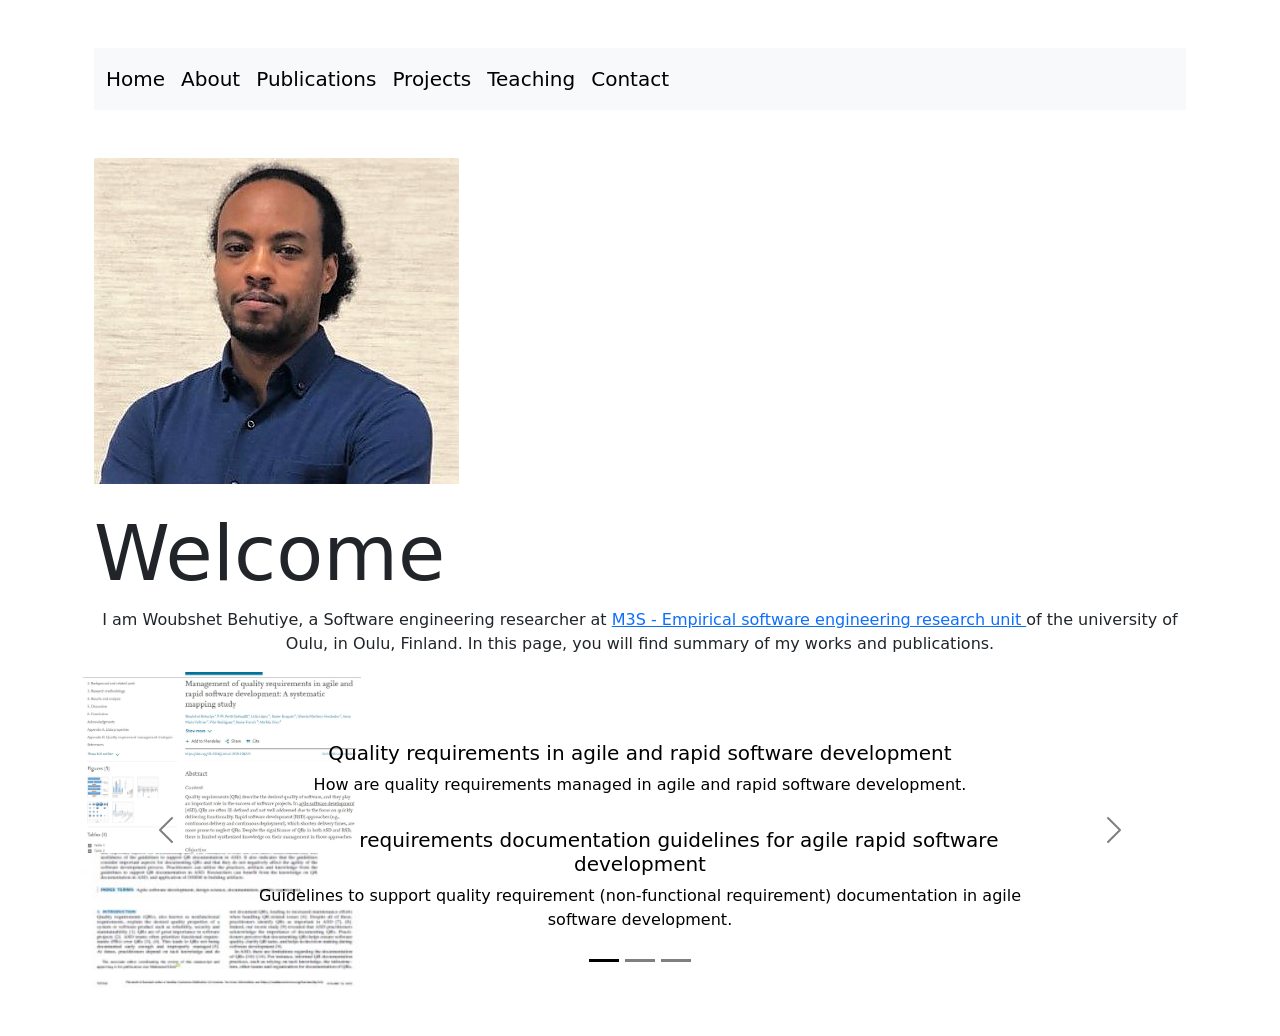
==== index.html @ 6f62b2dd "updated info" ====
<!DOCTYPE html>
<html lang="en">

<head>
    <title>Woubshet Behutiye</title>
    <meta charset="utf-8">
    <meta name="viewport" content="width=device-width, initial-scale=1">
    <link href="https://cdn.jsdelivr.net/npm/bootstrap@5.1.3/dist/css/bootstrap.min.css" rel="stylesheet" integrity="sha384-1BmE4kWBq78iYhFldvKuhfTAU6auU8tT94WrHftjDbrCEXSU1oBoqyl2QvZ6jIW3" crossorigin="anonymous">


</head>

<body>

    <div class="container">

        <br></br>
        <div class="container-fluid">
            <nav class="navbar navbar-expand- navbar-light bg-light justify-content-center ">
                <div class="container-fluid" id="navbarSupportedContent">
                    <ul class="nav navbar">
                        <li class="navbar-item"> <a class="navbar-brand" href="index.html">Home </a></li>
                        <li class="navbar-item">
                            <a class="navbar-brand" href="/nav/about.html">About</a></li>
                        <li class="navbar-item "><a class="navbar-brand " href="/nav/Publications.html ">Publications</a></li>
                        <li class="navbar-item "> <a class="navbar-brand " href="/nav/projects.html">Projects</a></li>
                        <li class="navbar-item "><a class="navbar-brand " href="/nav/Teaching.html "> Teaching </a></li>
                        <li class="navbar-item "><a class="navbar-brand " href="/nav/cn.html "> Contact </a></li>

                    </ul>
                </div>

            </nav>
        </div>
        <br></br>
        <div class="container-fluid">
            <img src="/resources/Woub5.jpg " class="img-fluid " />

            <br></br>
            <h2 style="font-size:6vw "> Welcome </h2>
            <p class="text-center"> I am Woubshet Behutiye, a Software engineering researcher at
                <a href="https://www.oulu.fi/m3s/ " target="_blank"> M3S - Empirical software engineering research unit </a> of the university of Oulu, in Oulu, Finland. In this page, you will find summary of my works and publications. </p>
        </div>

        <div id="carouselExampleDark" class="carousel carousel-dark slide" data-bs-ride="carousel">
            <div class="carousel-indicators">
                <button type="button" data-bs-target="#carouselExampleDark" data-bs-slide-to="0" class="active" aria-current="true" aria-label="Slide 1"></button>
                <button type="button" data-bs-target="#carouselExampleDark" data-bs-slide-to="1" aria-label="Slide 2"></button>
                <button type="button" data-bs-target="#carouselExampleDark" data-bs-slide-to="2" aria-label="Slide 3"></button>
            </div>
            <div class="carousel-inner">
                <div class="carousel-item active" data-bs-interval="10000">
                    <img src="/resources/J13.JPG" class="d-block w-25" alt="J1">
                    <div class="carousel-caption d-none d-md-block">
                        <h5 class="text-center">Quality requirements documentation guidelines for agile rapid software development</h5>
                        <p style="text-align: center;">Guidelines to support quality requirement (non-functional requirement) documentation in agile software development.</p>
                    </div>
                </div>
                <div class="carousel-item active" data-bs-interval="10000">
                    <img src="/resources/J1.JPG" class="d-block w-25" alt="J1">
                    <div class="carousel-caption d-none d-md-block">
                        <h5 class="text-center">Quality requirements in agile and rapid software development</h5>
                        <p style="text-align: center;">How are quality requirements managed in agile and rapid software development.</p>
                    </div>
                </div>
                <div class="carousel-item" data-bs-interval="2000">
                    <img src="/resources/Model.JPG" class="d-block w-25" alt="model">
                    <div class="carousel-caption d-none d-md-block">
                        <h5 class="text-center">Model to support QR documentation in ASD</h5>
                        <p style="text-align: center;">A model to support quality requirement documentation in agile software development</p>
                    </div>
                </div>
                <div class="carousel-item">
                    <img src="/resources/C2.JPG" class="d-block w-25" alt=".C2">
                    <div class="carousel-caption d-none d-md-block">
                        <h5 class="text-center">Documentation of QRs in ASD</h5>
                        <p style="text-align: center;">How do agile companies document quality requirements?</p>
                    </div>
                </div>
            </div>
            <button class="carousel-control-prev" type="button" data-bs-target="#carouselExampleDark" data-bs-slide="prev">
              <span class="carousel-control-prev-icon" aria-hidden="true"></span>
              <span class="visually-hidden">Previous</span>
            </button>
            <button class="carousel-control-next" type="button" data-bs-target="#carouselExampleDark" data-bs-slide="next">
              <span class="carousel-control-next-icon" aria-hidden="true"></span>
              <span class="visually-hidden">Next</span>
            </button>
        </div>
        <br></br>
    </div>
    </div>
    <script src="https://cdn.jsdelivr.net/npm/bootstrap@5.1.3/dist/js/bootstrap.bundle.min.js " integrity="sha384-ka7Sk0Gln4gmtz2MlQnikT1wXgYsOg+OMhuP+IlRH9sENBO0LRn5q+8nbTov4+1p " crossorigin="anonymous "></script>
    <script src="https://cdn.jsdelivr.net/npm/@popperjs/core@2.10.2/dist/umd/popper.min.js " integrity="sha384-7+zCNj/IqJ95wo16oMtfsKbZ9ccEh31eOz1HGyDuCQ6wgnyJNSYdrPa03rtR1zdB " crossorigin="anonymous "></script>
    <script src="https://cdn.jsdelivr.net/npm/bootstrap@5.1.3/dist/js/bootstrap.min.js " integrity="sha384-QJHtvGhmr9XOIpI6YVutG+2QOK9T+ZnN4kzFN1RtK3zEFEIsxhlmWl5/YESvpZ13 " crossorigin="anonymous "></script>


</body>

</html>
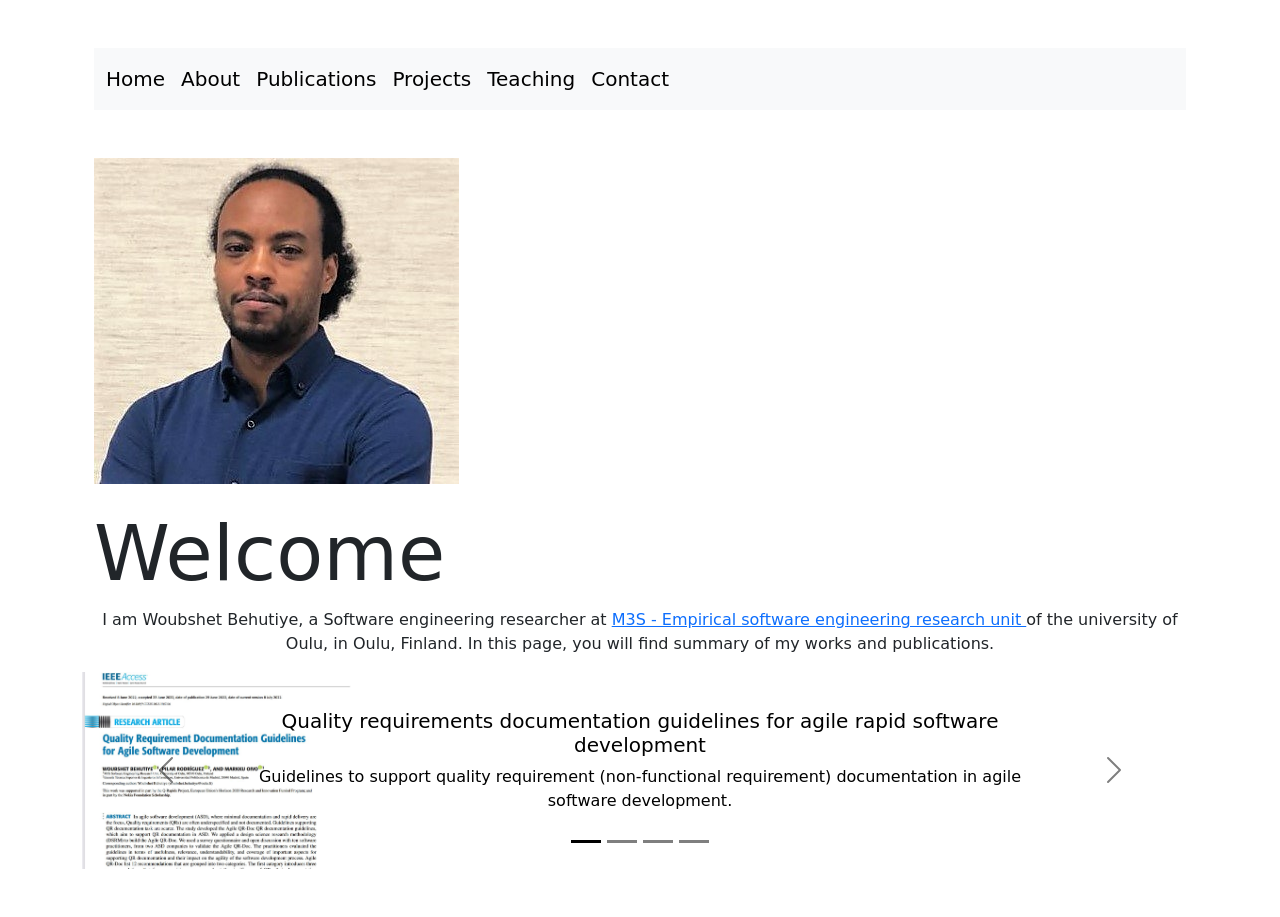
==== commit 23d186d0: "minor update" ====
--- a/index.html
+++ b/index.html
@@ -47,16 +47,17 @@
                 <button type="button" data-bs-target="#carouselExampleDark" data-bs-slide-to="0" class="active" aria-current="true" aria-label="Slide 1"></button>
                 <button type="button" data-bs-target="#carouselExampleDark" data-bs-slide-to="1" aria-label="Slide 2"></button>
                 <button type="button" data-bs-target="#carouselExampleDark" data-bs-slide-to="2" aria-label="Slide 3"></button>
+                <button type="button" data-bs-target="#carouselExampleDark" data-bs-slide-to="3" aria-label="Slide 4"></button>
             </div>
             <div class="carousel-inner">
                 <div class="carousel-item active" data-bs-interval="10000">
-                    <img src="/resources/J13.JPG" class="d-block w-25" alt="J1">
+                    <img src="/resources/J13.JPG" class="d-block w-25" alt="Agile QR-DocGuidlines">
                     <div class="carousel-caption d-none d-md-block">
                         <h5 class="text-center">Quality requirements documentation guidelines for agile rapid software development</h5>
                         <p style="text-align: center;">Guidelines to support quality requirement (non-functional requirement) documentation in agile software development.</p>
                     </div>
                 </div>
-                <div class="carousel-item active" data-bs-interval="10000">
+                <div class="carousel-item" data-bs-interval="2000">
                     <img src="/resources/J1.JPG" class="d-block w-25" alt="J1">
                     <div class="carousel-caption d-none d-md-block">
                         <h5 class="text-center">Quality requirements in agile and rapid software development</h5>
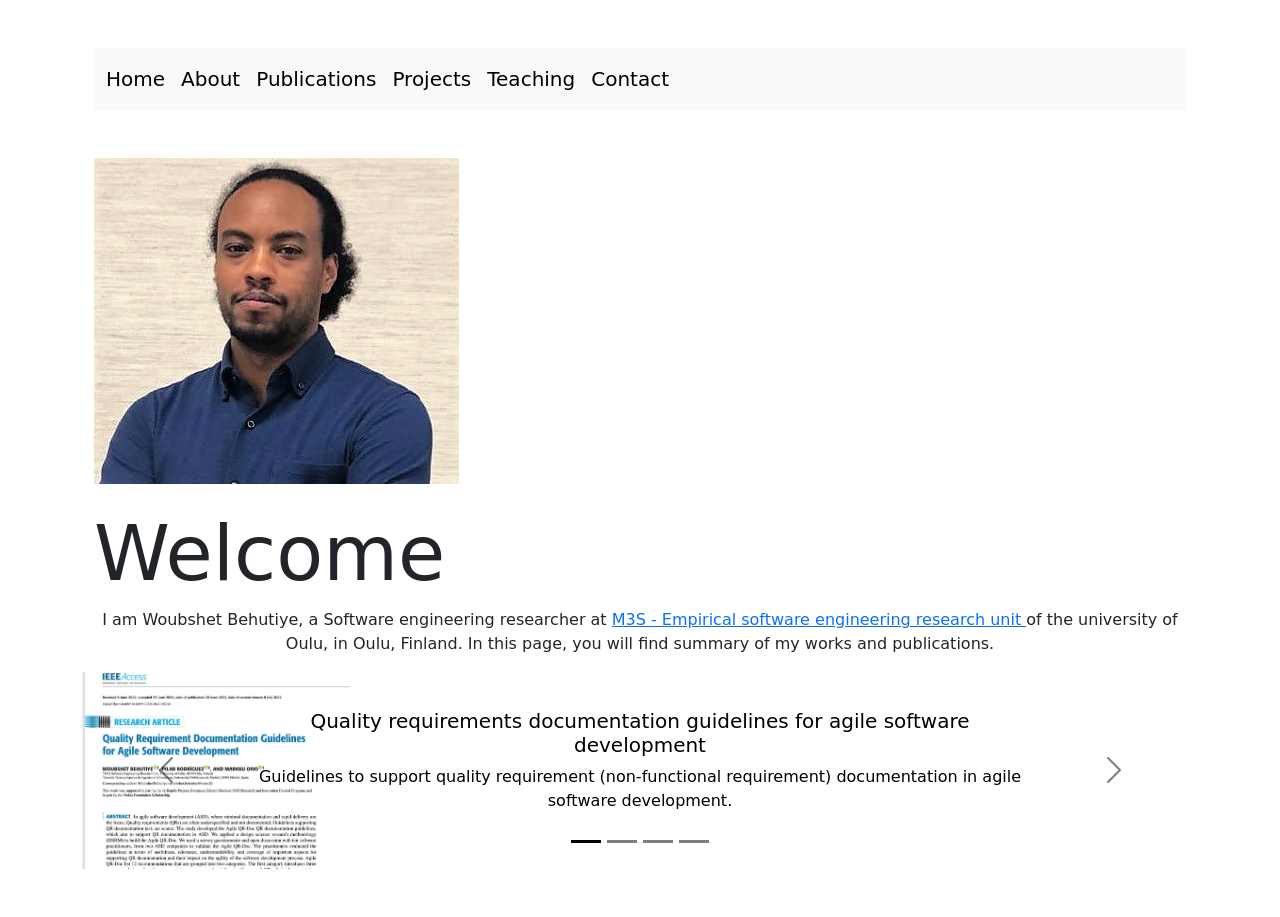
==== commit fc5560e9: "index update" ====
--- a/index.html
+++ b/index.html
@@ -51,11 +51,12 @@
             </div>
             <div class="carousel-inner">
                 <div class="carousel-item active" data-bs-interval="10000">
-                    <img src="/resources/J13.JPG" class="d-block w-25" alt="Agile QR-DocGuidlines">
+                    
                     <div class="carousel-caption d-none d-md-block">
-                        <h5 class="text-center">Quality requirements documentation guidelines for agile rapid software development</h5>
+                        <h5 class="text-center">Quality requirements documentation guidelines for agile software development</h5>
                         <p style="text-align: center;">Guidelines to support quality requirement (non-functional requirement) documentation in agile software development.</p>
                     </div>
+                    <img src="/resources/J13.JPG" class="d-block w-25" alt="Agile QR-Doc Guidlines">
                 </div>
                 <div class="carousel-item" data-bs-interval="2000">
                     <img src="/resources/J1.JPG" class="d-block w-25" alt="J1">
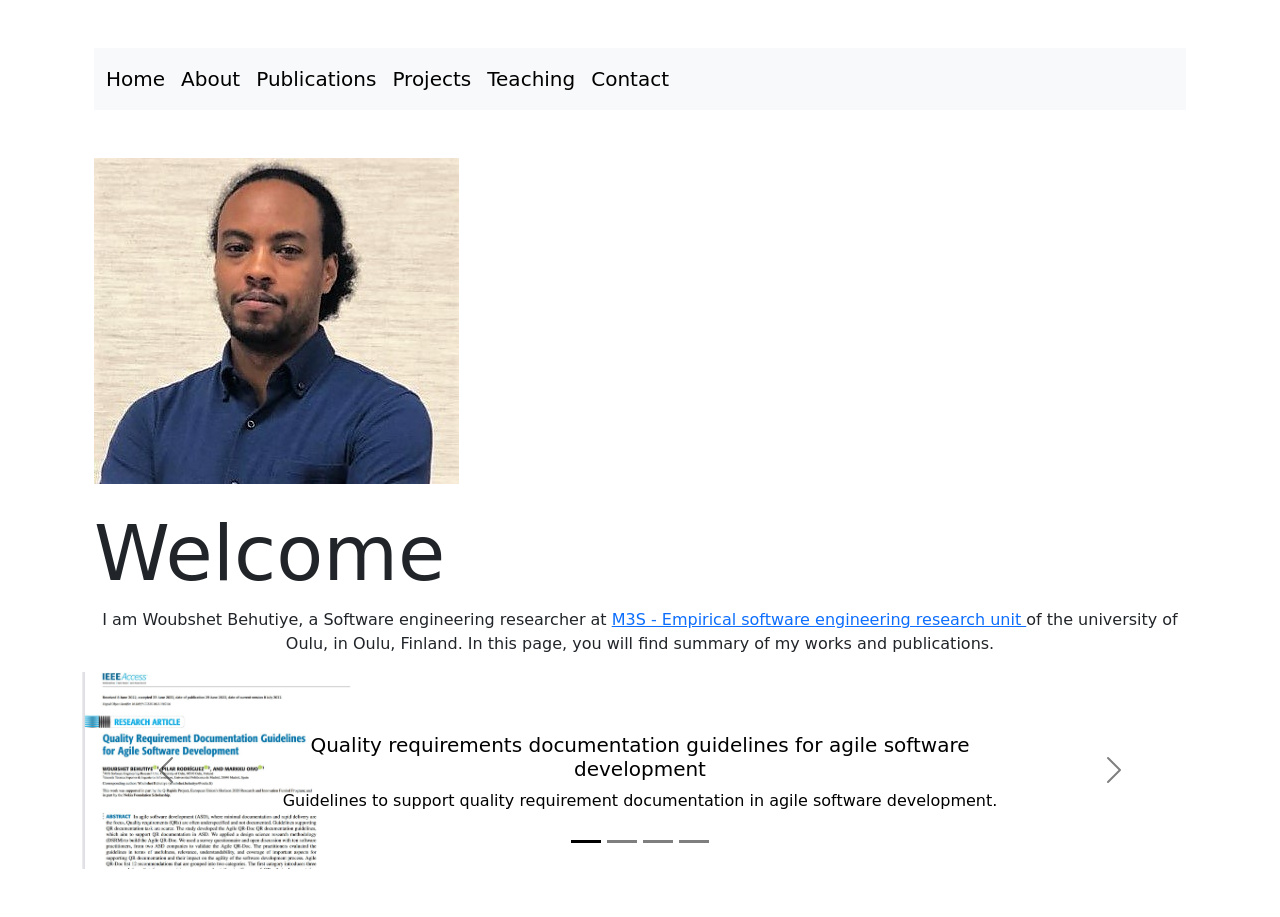
==== commit b6607026: "i" ====
--- a/index.html
+++ b/index.html
@@ -51,10 +51,9 @@
             </div>
             <div class="carousel-inner">
                 <div class="carousel-item active" data-bs-interval="10000">
-                    
                     <div class="carousel-caption d-none d-md-block">
                         <h5 class="text-center">Quality requirements documentation guidelines for agile software development</h5>
-                        <p style="text-align: center;">Guidelines to support quality requirement (non-functional requirement) documentation in agile software development.</p>
+                        <p style="text-align: center;">Guidelines to support quality requirement documentation in agile software development.</p>
                     </div>
                     <img src="/resources/J13.JPG" class="d-block w-25" alt="Agile QR-Doc Guidlines">
                 </div>
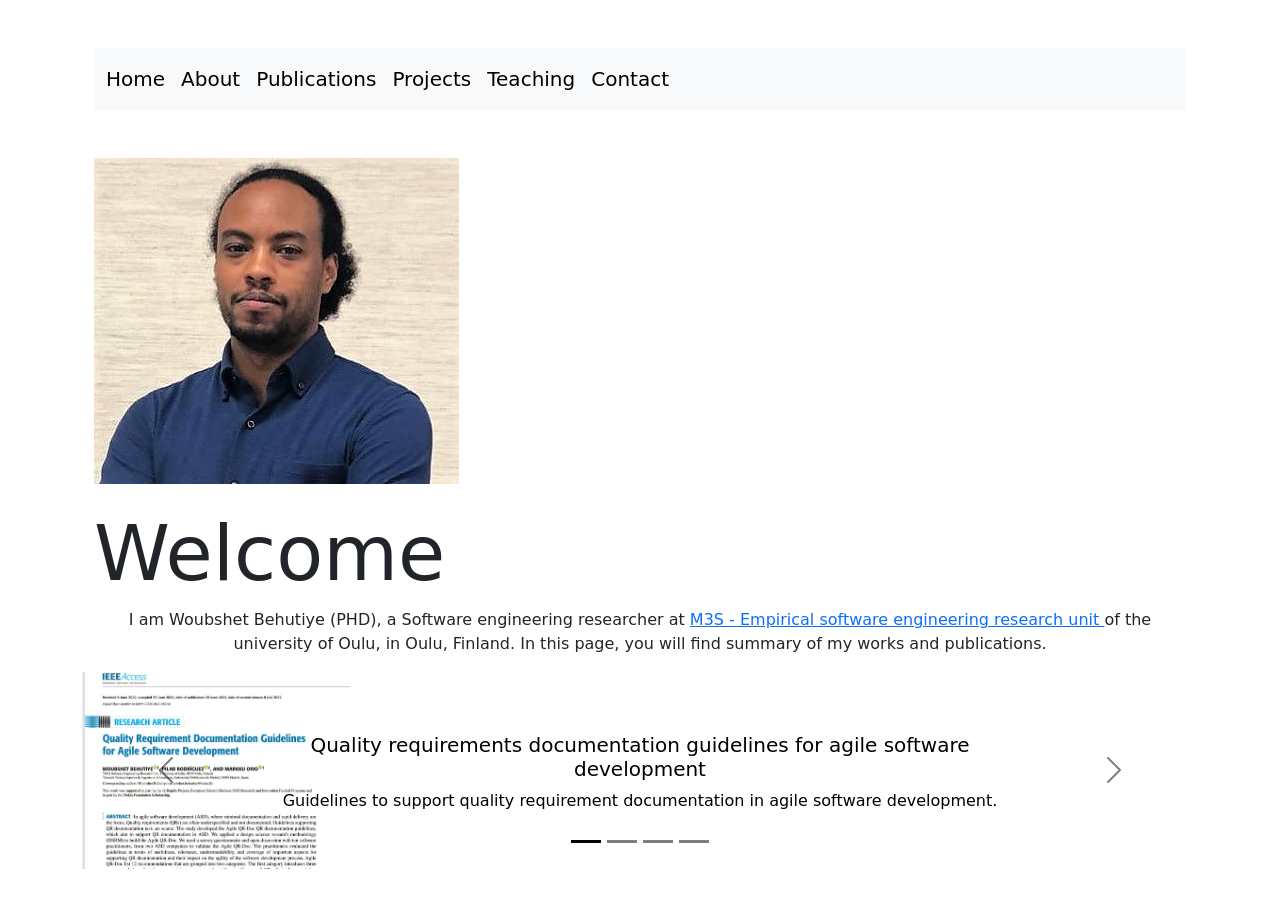
==== commit 54ce869b: "Updated info" ====
--- a/index.html
+++ b/index.html
@@ -38,7 +38,7 @@
 
             <br></br>
             <h2 style="font-size:6vw "> Welcome </h2>
-            <p class="text-center"> I am Woubshet Behutiye, a Software engineering researcher at
+            <p class="text-center"> I am Woubshet Behutiye (PHD), a Software engineering researcher at
                 <a href="https://www.oulu.fi/m3s/ " target="_blank"> M3S - Empirical software engineering research unit </a> of the university of Oulu, in Oulu, Finland. In this page, you will find summary of my works and publications. </p>
         </div>
 
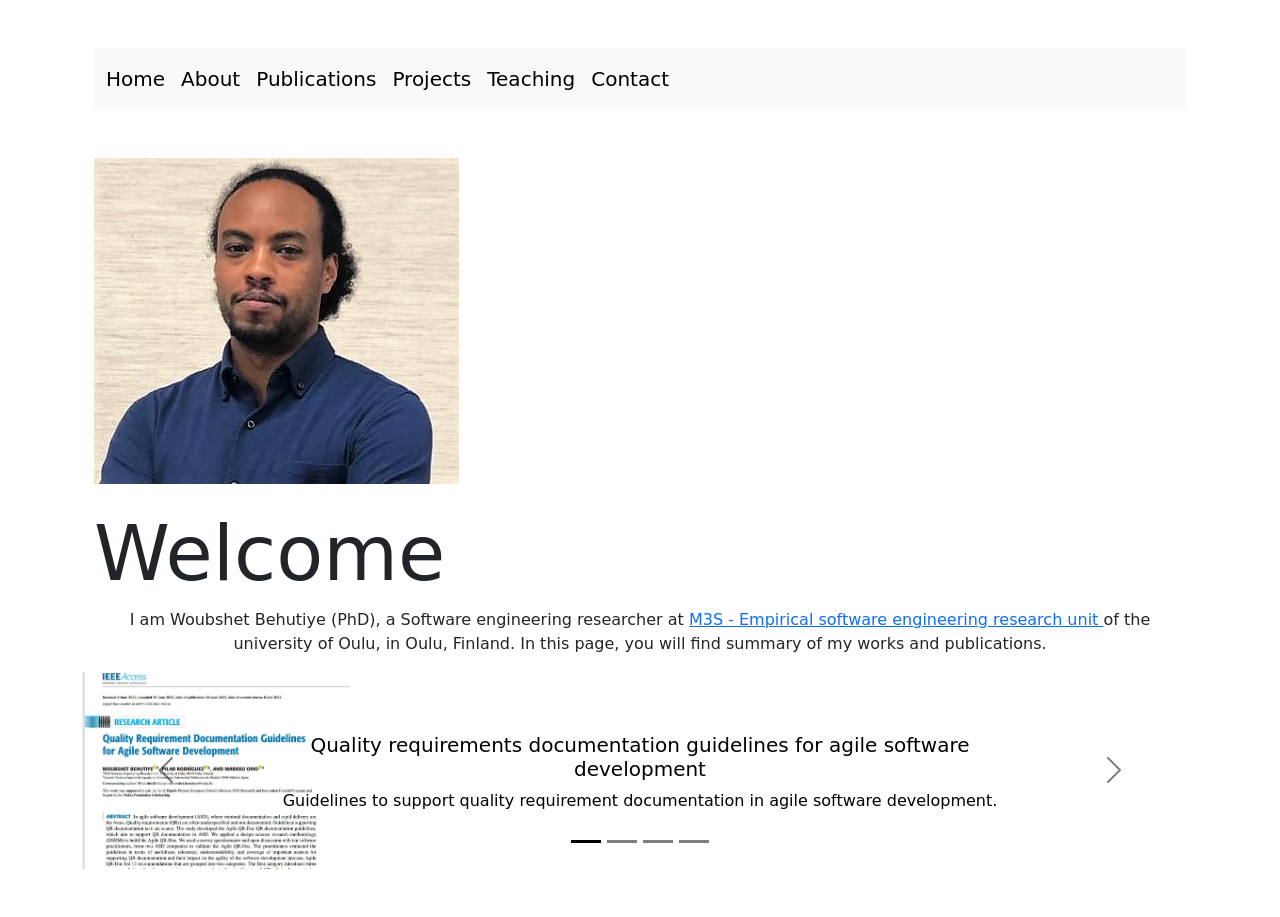
==== commit 79a24e53: "Updates in pub and index" ====
--- a/index.html
+++ b/index.html
@@ -2,7 +2,7 @@
 <html lang="en">
 
 <head>
-    <title>Woubshet Behutiye</title>
+    <title>Woubshet Behutiye, PhD</title>
     <meta charset="utf-8">
     <meta name="viewport" content="width=device-width, initial-scale=1">
     <link href="https://cdn.jsdelivr.net/npm/bootstrap@5.1.3/dist/css/bootstrap.min.css" rel="stylesheet" integrity="sha384-1BmE4kWBq78iYhFldvKuhfTAU6auU8tT94WrHftjDbrCEXSU1oBoqyl2QvZ6jIW3" crossorigin="anonymous">
@@ -38,7 +38,7 @@
 
             <br></br>
             <h2 style="font-size:6vw "> Welcome </h2>
-            <p class="text-center"> I am Woubshet Behutiye (PHD), a Software engineering researcher at
+            <p class="text-center"> I am Woubshet Behutiye (PhD), a Software engineering researcher at
                 <a href="https://www.oulu.fi/m3s/ " target="_blank"> M3S - Empirical software engineering research unit </a> of the university of Oulu, in Oulu, Finland. In this page, you will find summary of my works and publications. </p>
         </div>
 
@@ -61,7 +61,7 @@
                     <img src="/resources/J1.JPG" class="d-block w-25" alt="J1">
                     <div class="carousel-caption d-none d-md-block">
                         <h5 class="text-center">Quality requirements in agile and rapid software development</h5>
-                        <p style="text-align: center;">How are quality requirements managed in agile and rapid software development.</p>
+                        <p style="text-align: center;">How are quality requirements managed in agile and rapid software development?</p>
                     </div>
                 </div>
                 <div class="carousel-item" data-bs-interval="2000">
@@ -76,6 +76,13 @@
                     <div class="carousel-caption d-none d-md-block">
                         <h5 class="text-center">Documentation of QRs in ASD</h5>
                         <p style="text-align: center;">How do agile companies document quality requirements?</p>
+                    </div>
+                </div>
+                <div class="carousel-item">
+                    <img src="/resources/T1.jpg" class="d-block w-25" alt=".C2">
+                    <div class="carousel-caption d-none d-md-block">
+                        <h5 class="text-center">Toward a better understanding and suport of quality requirement documentation  in ASD</h5>
+                        <p style="text-align: center;">Documentation of quality requirements in agile software development and ways on supporting documentation.</p>
                     </div>
                 </div>
             </div>
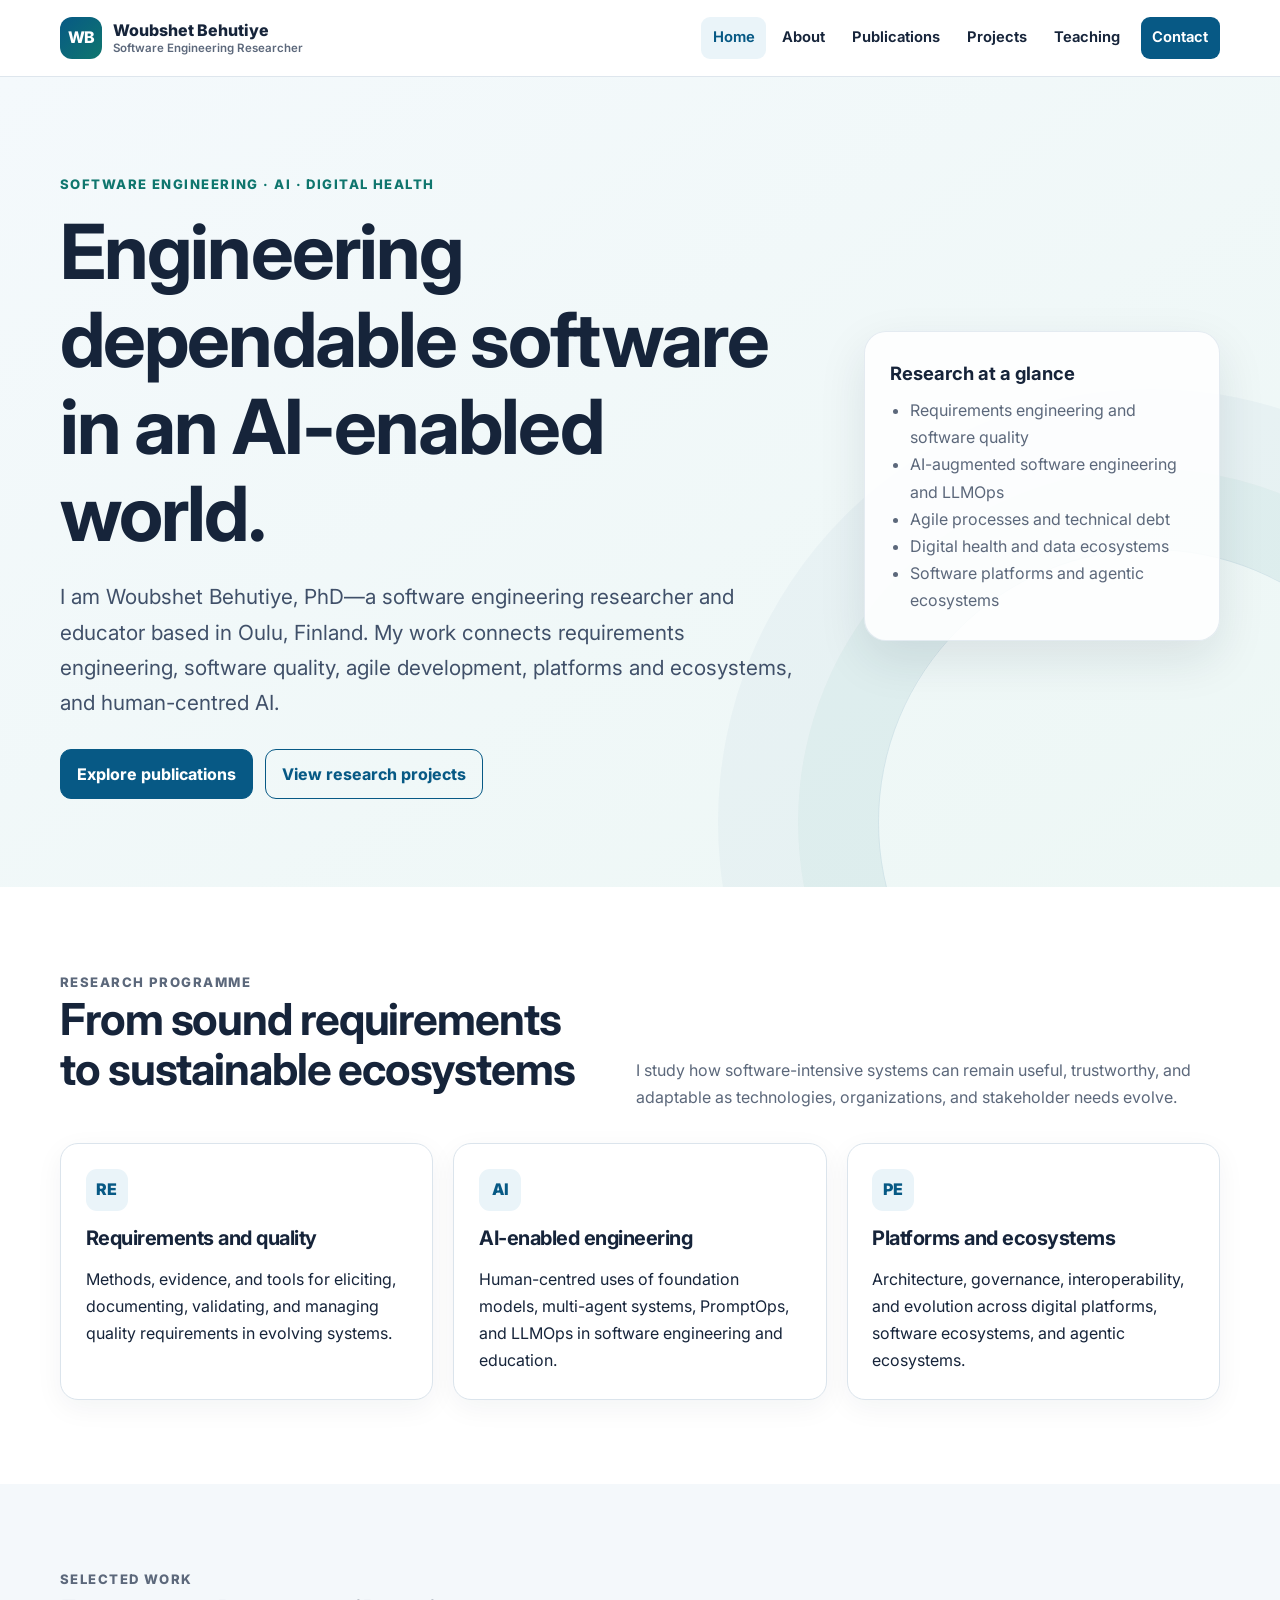
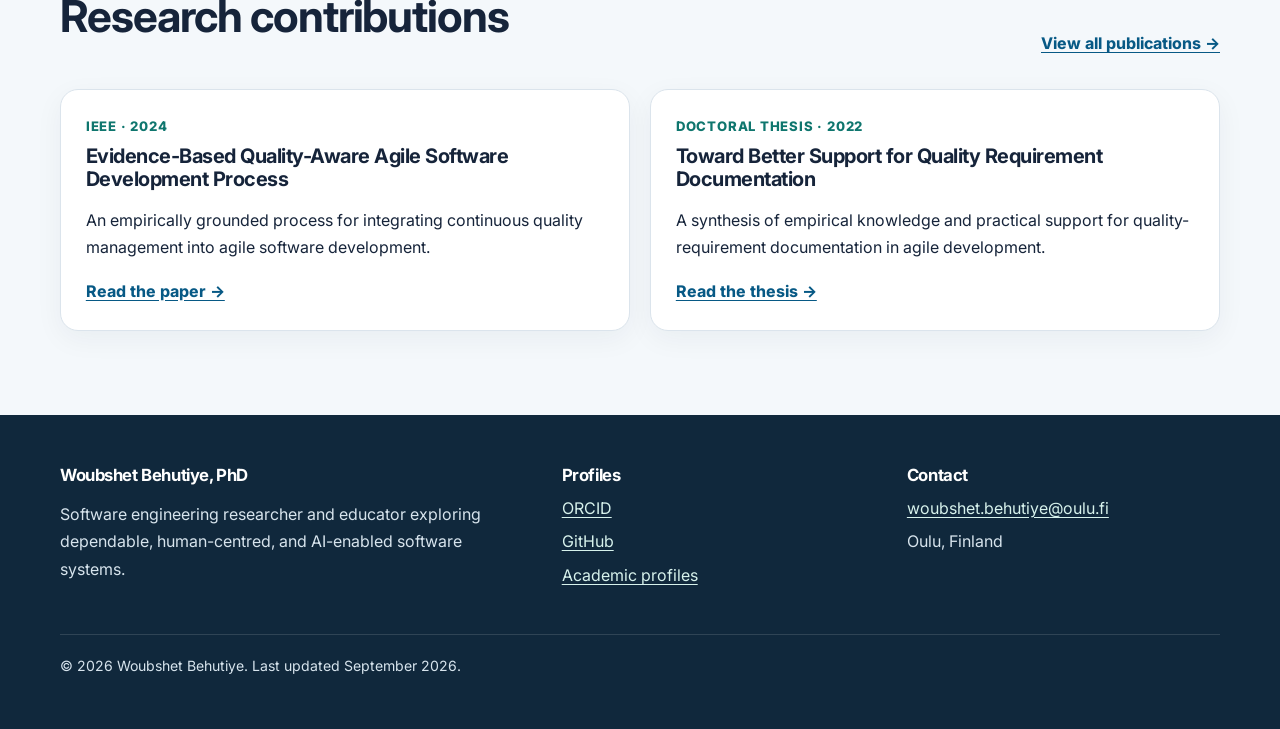
==== commit e0b849a3: "Updated page" ====
--- a/index.html
+++ b/index.html
@@ -1,108 +1,72 @@
-<!DOCTYPE html>
+<!doctype html>
 <html lang="en">
+<head>
+  <meta charset="utf-8">
+  <meta name="viewport" content="width=device-width, initial-scale=1">
+  <title>Woubshet Behutiye, PhD | Software Engineering Researcher</title>
+  <meta name="description" content="Woubshet Behutiye is a software engineering researcher and educator working on requirements engineering, software quality, agile development, AI-enabled software engineering, digital health, and software ecosystems.">
+  <link rel="canonical" href="https://habeshwoub.github.io/">
+  <meta property="og:title" content="Woubshet Behutiye, PhD | Software Engineering Researcher">
+  <meta property="og:description" content="Research in requirements engineering, software quality, agile development, AI-enabled software engineering, digital health, and software ecosystems.">
+  <meta property="og:type" content="website">
+  <meta property="og:url" content="https://habeshwoub.github.io/">
+  <link rel="preconnect" href="https://fonts.googleapis.com">
+  <link rel="preconnect" href="https://fonts.gstatic.com" crossorigin>
+  <link href="https://fonts.googleapis.com/css2?family=Inter:wght@400;600;700;800&display=swap" rel="stylesheet">
+  <link rel="stylesheet" href="assets/css/styles.css">
+  <script type="application/ld+json">{"@context":"https://schema.org","@type":"Person","name":"Woubshet Behutiye","honorificSuffix":"PhD","url":"https://habeshwoub.github.io/","sameAs":["https://orcid.org/0000-0002-9015-9941","https://github.com/habeshwoub"]}</script>
+</head>
+<body>
+  <a class="skip-link" href="#main">Skip to main content</a>
+  <header class="site-header">
+    <div class="container nav-wrap">
+      <a class="brand" href="index.html" aria-label="Woubshet Behutiye, home"><span class="brand-mark">WB</span><span class="brand-text">Woubshet Behutiye<small>Software Engineering Researcher</small></span></a>
+      <button class="menu-toggle" type="button" aria-expanded="false" aria-controls="site-navigation">Menu</button>
+      <nav class="site-nav" id="site-navigation" aria-label="Primary navigation">
+        <a href="index.html" aria-current="page">Home</a><a href="nav/about.html">About</a><a href="nav/Publications.html">Publications</a><a href="nav/projects.html">Projects</a><a href="nav/Teaching.html">Teaching</a><a href="nav/cn.html" class="nav-cta">Contact</a>
+      </nav>
+    </div>
+  </header>
 
-<head>
-    <title>Woubshet Behutiye, PhD</title>
-    <meta charset="utf-8">
-    <meta name="viewport" content="width=device-width, initial-scale=1">
-    <link href="https://cdn.jsdelivr.net/npm/bootstrap@5.1.3/dist/css/bootstrap.min.css" rel="stylesheet" integrity="sha384-1BmE4kWBq78iYhFldvKuhfTAU6auU8tT94WrHftjDbrCEXSU1oBoqyl2QvZ6jIW3" crossorigin="anonymous">
+  <main id="main">
+    <section class="hero">
+      <div class="container hero-grid">
+        <div>
+          <p class="eyebrow">Software engineering · AI · Digital health</p>
+          <h1>Engineering dependable software in an AI-enabled world.</h1>
+          <p class="lead">I am Woubshet Behutiye, PhD—a software engineering researcher and educator based in Oulu, Finland. My work connects requirements engineering, software quality, agile development, platforms and ecosystems, and human-centred AI.</p>
+          <div class="hero-actions"><a class="button" href="nav/Publications.html">Explore publications</a><a class="button secondary" href="nav/projects.html">View research projects</a></div>
+        </div>
+        <aside class="profile-card" aria-label="Research profile summary">
+          <strong>Research at a glance</strong>
+          <ul><li>Requirements engineering and software quality</li><li>AI-augmented software engineering and LLMOps</li><li>Agile processes and technical debt</li><li>Digital health and data ecosystems</li><li>Software platforms and agentic ecosystems</li></ul>
+        </aside>
+      </div>
+    </section>
 
+    <section class="section">
+      <div class="container">
+        <div class="section-heading"><div><p class="eyebrow">Research programme</p><h2>From sound requirements to sustainable ecosystems</h2></div><p>I study how software-intensive systems can remain useful, trustworthy, and adaptable as technologies, organizations, and stakeholder needs evolve.</p></div>
+        <div class="grid-3">
+          <article class="card"><span class="icon" aria-hidden="true">RE</span><h3>Requirements and quality</h3><p>Methods, evidence, and tools for eliciting, documenting, validating, and managing quality requirements in evolving systems.</p></article>
+          <article class="card"><span class="icon" aria-hidden="true">AI</span><h3>AI-enabled engineering</h3><p>Human-centred uses of foundation models, multi-agent systems, PromptOps, and LLMOps in software engineering and education.</p></article>
+          <article class="card"><span class="icon" aria-hidden="true">PE</span><h3>Platforms and ecosystems</h3><p>Architecture, governance, interoperability, and evolution across digital platforms, software ecosystems, and agentic ecosystems.</p></article>
+        </div>
+      </div>
+    </section>
 
-</head>
+    <section class="section soft">
+      <div class="container">
+        <div class="section-heading"><div><p class="eyebrow">Selected work</p><h2>Research contributions</h2></div><a class="text-link" href="nav/Publications.html">View all publications →</a></div>
+        <div class="grid-2">
+          <article class="card"><p class="meta">IEEE · 2024</p><h3>Evidence-Based Quality-Aware Agile Software Development Process</h3><p>An empirically grounded process for integrating continuous quality management into agile software development.</p><a class="text-link" href="https://ieeexplore.ieee.org/document/10557611">Read the paper →</a></article>
+          <article class="card"><p class="meta">Doctoral thesis · 2022</p><h3>Toward Better Support for Quality Requirement Documentation</h3><p>A synthesis of empirical knowledge and practical support for quality-requirement documentation in agile development.</p><a class="text-link" href="http://jultika.oulu.fi/files/isbn9789526234038.pdf">Read the thesis →</a></article>
+        </div>
+      </div>
+    </section>
+  </main>
 
-<body>
-
-    <div class="container">
-
-        <br></br>
-        <div class="container-fluid">
-            <nav class="navbar navbar-expand- navbar-light bg-light justify-content-center ">
-                <div class="container-fluid" id="navbarSupportedContent">
-                    <ul class="nav navbar">
-                        <li class="navbar-item"> <a class="navbar-brand" href="index.html">Home </a></li>
-                        <li class="navbar-item">
-                            <a class="navbar-brand" href="/nav/about.html">About</a></li>
-                        <li class="navbar-item "><a class="navbar-brand " href="/nav/Publications.html ">Publications</a></li>
-                        <li class="navbar-item "> <a class="navbar-brand " href="/nav/projects.html">Projects</a></li>
-                        <li class="navbar-item "><a class="navbar-brand " href="/nav/Teaching.html "> Teaching </a></li>
-                        <li class="navbar-item "><a class="navbar-brand " href="/nav/cn.html "> Contact </a></li>
-
-                    </ul>
-                </div>
-
-            </nav>
-        </div>
-        <br></br>
-        <div class="container-fluid">
-            <img src="/resources/Woub5.jpg " class="img-fluid " />
-
-            <br></br>
-            <h2 style="font-size:6vw "> Welcome </h2>
-            <p class="text-center"> I am Woubshet Behutiye (PhD), a Software engineering researcher at
-                <a href="https://www.oulu.fi/m3s/ " target="_blank"> M3S - Empirical software engineering research unit </a> of the university of Oulu, in Oulu, Finland. In this page, you will find summary of my works and publications. </p>
-        </div>
-
-        <div id="carouselExampleDark" class="carousel carousel-dark slide" data-bs-ride="carousel">
-            <div class="carousel-indicators">
-                <button type="button" data-bs-target="#carouselExampleDark" data-bs-slide-to="0" class="active" aria-current="true" aria-label="Slide 1"></button>
-                <button type="button" data-bs-target="#carouselExampleDark" data-bs-slide-to="1" aria-label="Slide 2"></button>
-                <button type="button" data-bs-target="#carouselExampleDark" data-bs-slide-to="2" aria-label="Slide 3"></button>
-                <button type="button" data-bs-target="#carouselExampleDark" data-bs-slide-to="3" aria-label="Slide 4"></button>
-            </div>
-            <div class="carousel-inner">
-                <div class="carousel-item active" data-bs-interval="10000">
-                    <div class="carousel-caption d-none d-md-block">
-                        <h5 class="text-center">Quality requirements documentation guidelines for agile software development</h5>
-                        <p style="text-align: center;">Guidelines to support quality requirement documentation in agile software development.</p>
-                    </div>
-                    <img src="/resources/J13.JPG" class="d-block w-25" alt="Agile QR-Doc Guidlines">
-                </div>
-                <div class="carousel-item" data-bs-interval="2000">
-                    <img src="/resources/J1.JPG" class="d-block w-25" alt="J1">
-                    <div class="carousel-caption d-none d-md-block">
-                        <h5 class="text-center">Quality requirements in agile and rapid software development</h5>
-                        <p style="text-align: center;">How are quality requirements managed in agile and rapid software development?</p>
-                    </div>
-                </div>
-                <div class="carousel-item" data-bs-interval="2000">
-                    <img src="/resources/Model.JPG" class="d-block w-25" alt="model">
-                    <div class="carousel-caption d-none d-md-block">
-                        <h5 class="text-center">Model to support QR documentation in ASD</h5>
-                        <p style="text-align: center;">A model to support quality requirement documentation in agile software development</p>
-                    </div>
-                </div>
-                <div class="carousel-item">
-                    <img src="/resources/C2.JPG" class="d-block w-25" alt=".C2">
-                    <div class="carousel-caption d-none d-md-block">
-                        <h5 class="text-center">Documentation of QRs in ASD</h5>
-                        <p style="text-align: center;">How do agile companies document quality requirements?</p>
-                    </div>
-                </div>
-                <div class="carousel-item">
-                    <img src="/resources/T1.jpg" class="d-block w-25" alt=".C2">
-                    <div class="carousel-caption d-none d-md-block">
-                        <h5 class="text-center">Toward a better understanding and suport of quality requirement documentation  in ASD</h5>
-                        <p style="text-align: center;">Documentation of quality requirements in agile software development and ways on supporting documentation.</p>
-                    </div>
-                </div>
-            </div>
-            <button class="carousel-control-prev" type="button" data-bs-target="#carouselExampleDark" data-bs-slide="prev">
-              <span class="carousel-control-prev-icon" aria-hidden="true"></span>
-              <span class="visually-hidden">Previous</span>
-            </button>
-            <button class="carousel-control-next" type="button" data-bs-target="#carouselExampleDark" data-bs-slide="next">
-              <span class="carousel-control-next-icon" aria-hidden="true"></span>
-              <span class="visually-hidden">Next</span>
-            </button>
-        </div>
-        <br></br>
-    </div>
-    </div>
-    <script src="https://cdn.jsdelivr.net/npm/bootstrap@5.1.3/dist/js/bootstrap.bundle.min.js " integrity="sha384-ka7Sk0Gln4gmtz2MlQnikT1wXgYsOg+OMhuP+IlRH9sENBO0LRn5q+8nbTov4+1p " crossorigin="anonymous "></script>
-    <script src="https://cdn.jsdelivr.net/npm/@popperjs/core@2.10.2/dist/umd/popper.min.js " integrity="sha384-7+zCNj/IqJ95wo16oMtfsKbZ9ccEh31eOz1HGyDuCQ6wgnyJNSYdrPa03rtR1zdB " crossorigin="anonymous "></script>
-    <script src="https://cdn.jsdelivr.net/npm/bootstrap@5.1.3/dist/js/bootstrap.min.js " integrity="sha384-QJHtvGhmr9XOIpI6YVutG+2QOK9T+ZnN4kzFN1RtK3zEFEIsxhlmWl5/YESvpZ13 " crossorigin="anonymous "></script>
-
-
+  <footer class="site-footer"><div class="container"><div class="footer-grid"><div><h2>Woubshet Behutiye, PhD</h2><p>Software engineering researcher and educator exploring dependable, human-centred, and AI-enabled software systems.</p></div><div><h3>Profiles</h3><ul><li><a href="https://orcid.org/0000-0002-9015-9941">ORCID</a></li><li><a href="https://github.com/habeshwoub">GitHub</a></li><li><a href="nav/about.html#profiles">Academic profiles</a></li></ul></div><div><h3>Contact</h3><ul><li><a href="mailto:woubshet.behutiye@oulu.fi">woubshet.behutiye@oulu.fi</a></li><li>Oulu, Finland</li></ul></div></div><div class="footer-bottom">© <span data-year></span> Woubshet Behutiye. Last updated September 2026.</div></div></footer>
+  <script src="assets/js/main.js" defer></script>
 </body>
-
-</html>+</html>
--- a/assets/css/styles.css
+++ b/assets/css/styles.css
@@ -0,0 +1,175 @@
+:root {
+  --ink: #16243a;
+  --muted: #5c687b;
+  --brand: #075985;
+  --brand-dark: #0c3654;
+  --accent: #0f766e;
+  --surface: #f4f8fb;
+  --white: #ffffff;
+  --border: #dbe4ec;
+  --shadow: 0 18px 48px rgba(22, 36, 58, 0.10);
+  --radius: 18px;
+  --container: 1160px;
+}
+
+* { box-sizing: border-box; }
+
+html { scroll-behavior: smooth; }
+
+body {
+  margin: 0;
+  color: var(--ink);
+  background: var(--white);
+  font-family: Inter, ui-sans-serif, system-ui, -apple-system, BlinkMacSystemFont, "Segoe UI", sans-serif;
+  font-size: 1rem;
+  line-height: 1.7;
+  -webkit-font-smoothing: antialiased;
+}
+
+img { display: block; max-width: 100%; }
+a { color: var(--brand); text-underline-offset: 0.18em; }
+a:hover { color: var(--brand-dark); }
+
+:focus-visible {
+  outline: 3px solid #f59e0b;
+  outline-offset: 3px;
+  border-radius: 4px;
+}
+
+.skip-link {
+  position: fixed;
+  top: 0.75rem;
+  left: 0.75rem;
+  z-index: 100;
+  padding: 0.65rem 0.9rem;
+  color: var(--white);
+  background: var(--brand-dark);
+  transform: translateY(-160%);
+}
+.skip-link:focus { transform: translateY(0); }
+
+.container { width: min(calc(100% - 2rem), var(--container)); margin-inline: auto; }
+.narrow { width: min(calc(100% - 2rem), 780px); margin-inline: auto; }
+
+.site-header {
+  position: sticky;
+  top: 0;
+  z-index: 30;
+  border-bottom: 1px solid rgba(219, 228, 236, 0.9);
+  background: rgba(255, 255, 255, 0.94);
+  backdrop-filter: blur(14px);
+}
+
+.nav-wrap { display: flex; align-items: center; justify-content: space-between; min-height: 76px; gap: 1rem; }
+.brand { display: inline-flex; align-items: center; gap: 0.7rem; color: var(--ink); font-weight: 800; text-decoration: none; }
+.brand-mark { display: grid; width: 42px; height: 42px; place-items: center; border-radius: 12px; color: var(--white); background: linear-gradient(135deg, var(--brand), var(--accent)); letter-spacing: -0.04em; }
+.brand-text { line-height: 1.15; }
+.brand-text small { display: block; margin-top: 0.18rem; color: var(--muted); font-size: 0.72rem; font-weight: 600; }
+
+.menu-toggle { display: none; border: 1px solid var(--border); border-radius: 10px; padding: 0.55rem 0.75rem; color: var(--ink); background: var(--white); font: inherit; font-weight: 700; }
+.site-nav { display: flex; align-items: center; gap: 0.25rem; }
+.site-nav a { padding: 0.55rem 0.72rem; border-radius: 9px; color: var(--ink); font-size: 0.92rem; font-weight: 650; text-decoration: none; }
+.site-nav a:hover, .site-nav a[aria-current="page"] { color: var(--brand); background: #eaf4f9; }
+.site-nav .nav-cta { margin-left: 0.35rem; color: var(--white); background: var(--brand); }
+.site-nav .nav-cta:hover { color: var(--white); background: var(--brand-dark); }
+
+.hero { position: relative; overflow: hidden; padding: 6rem 0 5.5rem; background: linear-gradient(145deg, #f4f9fc 0%, #edf7f5 100%); }
+.hero::after { position: absolute; right: -9rem; bottom: -13rem; width: 34rem; height: 34rem; border: 1px solid rgba(7, 89, 133, 0.12); border-radius: 50%; content: ""; box-shadow: 0 0 0 5rem rgba(15, 118, 110, 0.04), 0 0 0 10rem rgba(7, 89, 133, 0.035); }
+.hero-grid { position: relative; z-index: 1; display: grid; grid-template-columns: minmax(0, 1.35fr) minmax(280px, 0.65fr); align-items: center; gap: 4rem; }
+.eyebrow { margin: 0 0 0.8rem; color: var(--accent); font-size: 0.82rem; font-weight: 800; letter-spacing: 0.11em; text-transform: uppercase; }
+h1, h2, h3 { margin-top: 0; line-height: 1.15; letter-spacing: -0.025em; }
+h1 { max-width: 820px; margin-bottom: 1.35rem; font-size: clamp(2.45rem, 6vw, 4.75rem); }
+h2 { margin-bottom: 1rem; font-size: clamp(1.8rem, 4vw, 2.75rem); }
+h3 { margin-bottom: 0.6rem; font-size: 1.25rem; }
+.lead { max-width: 750px; margin: 0; color: #405069; font-size: clamp(1.05rem, 2.2vw, 1.3rem); }
+.hero-actions, .link-row { display: flex; flex-wrap: wrap; gap: 0.75rem; margin-top: 1.8rem; }
+.button { display: inline-flex; align-items: center; justify-content: center; min-height: 46px; padding: 0.65rem 1rem; border: 1px solid var(--brand); border-radius: 11px; color: var(--white); background: var(--brand); font-weight: 750; text-decoration: none; transition: transform 160ms ease, background 160ms ease; }
+.button:hover { color: var(--white); background: var(--brand-dark); transform: translateY(-1px); }
+.button.secondary { color: var(--brand); background: transparent; }
+.button.secondary:hover { color: var(--brand-dark); background: var(--white); }
+.button.small { min-height: 38px; padding: 0.42rem 0.72rem; font-size: 0.88rem; }
+
+.profile-card { padding: 1.6rem; border: 1px solid rgba(219, 228, 236, 0.75); border-radius: 22px; background: rgba(255,255,255,0.86); box-shadow: var(--shadow); }
+.profile-card strong { display: block; margin-bottom: 0.5rem; font-size: 1.15rem; }
+.profile-card ul { margin: 0; padding-left: 1.25rem; color: var(--muted); }
+
+.page-hero { padding: 4.8rem 0 3.5rem; background: linear-gradient(145deg, #f4f9fc, #eef7f5); }
+.page-hero h1 { margin-bottom: 1rem; font-size: clamp(2.4rem, 5vw, 4rem); }
+.page-hero .lead { max-width: 840px; }
+
+.section { padding: 5.25rem 0; }
+.section.soft { background: var(--surface); }
+.section-heading { display: flex; align-items: end; justify-content: space-between; gap: 2rem; margin-bottom: 2rem; }
+.section-heading p { max-width: 650px; margin: 0; color: var(--muted); }
+.kicker { color: var(--accent); font-weight: 800; }
+
+.grid-2, .grid-3, .grid-4 { display: grid; gap: 1.25rem; }
+.grid-2 { grid-template-columns: repeat(2, minmax(0, 1fr)); }
+.grid-3 { grid-template-columns: repeat(3, minmax(0, 1fr)); }
+.grid-4 { grid-template-columns: repeat(4, minmax(0, 1fr)); }
+
+.card { padding: 1.55rem; border: 1px solid var(--border); border-radius: var(--radius); background: var(--white); box-shadow: 0 8px 28px rgba(22,36,58,0.05); }
+.card p:last-child { margin-bottom: 0; }
+.card .icon { display: grid; width: 42px; height: 42px; margin-bottom: 1rem; place-items: center; border-radius: 11px; color: var(--brand); background: #eaf4f9; font-weight: 850; }
+
+.publication-card { display: grid; overflow: hidden; grid-template-columns: 0.78fr 1.22fr; padding: 0; }
+.publication-visual { min-height: 250px; padding: 1.5rem; background: linear-gradient(145deg, #dcecf4, #dff2ed); }
+.publication-visual img { width: 100%; height: 100%; border-radius: 10px; object-fit: contain; background: var(--white); }
+.publication-body { padding: 1.6rem; }
+.meta { margin: 0 0 0.5rem; color: var(--accent); font-size: 0.82rem; font-weight: 800; letter-spacing: 0.06em; text-transform: uppercase; }
+.authors, .venue { margin: 0.35rem 0; color: var(--muted); font-size: 0.93rem; }
+.summary { color: #405069; }
+
+.filters { display: flex; flex-wrap: wrap; gap: 0.55rem; margin: 0 0 2rem; }
+.filter-button { padding: 0.48rem 0.82rem; border: 1px solid var(--border); border-radius: 999px; color: var(--ink); background: var(--white); font: inherit; font-size: 0.9rem; font-weight: 700; cursor: pointer; }
+.filter-button:hover, .filter-button.active { border-color: var(--brand); color: var(--white); background: var(--brand); }
+.year-group { margin-top: 2.75rem; }
+.year-group h2 { padding-bottom: 0.7rem; border-bottom: 2px solid var(--border); font-size: 1.6rem; }
+.publication-list { display: grid; gap: 0; margin: 0; padding: 0; list-style: none; }
+.publication-item { padding: 1.35rem 0; border-bottom: 1px solid var(--border); }
+.publication-item h3 { margin-bottom: 0.45rem; font-size: 1.1rem; }
+.publication-item[hidden] { display: none; }
+.text-link { font-weight: 750; }
+
+.timeline { display: grid; gap: 1.15rem; }
+.timeline-item { position: relative; padding: 0 0 1.6rem 1.6rem; border-left: 2px solid var(--border); }
+.timeline-item::before { position: absolute; top: 0.35rem; left: -0.46rem; width: 0.78rem; height: 0.78rem; border: 3px solid var(--white); border-radius: 50%; background: var(--accent); content: ""; box-shadow: 0 0 0 1px var(--accent); }
+.timeline-item p { margin: 0.35rem 0; color: var(--muted); }
+
+.profile-links { display: flex; flex-wrap: wrap; gap: 0.75rem; padding: 0; list-style: none; }
+.profile-links a { display: inline-flex; padding: 0.55rem 0.8rem; border: 1px solid var(--border); border-radius: 9px; font-weight: 700; text-decoration: none; }
+
+.site-footer { padding: 3.2rem 0; color: #d7e4ed; background: #10283c; }
+.footer-grid { display: grid; grid-template-columns: 1.5fr 1fr 1fr; gap: 2rem; }
+.site-footer h2, .site-footer h3 { color: var(--white); font-size: 1.05rem; }
+.site-footer p { max-width: 560px; }
+.site-footer a { color: #d7f2ec; }
+.site-footer ul { margin: 0; padding: 0; list-style: none; }
+.site-footer li + li { margin-top: 0.4rem; }
+.footer-bottom { margin-top: 2.2rem; padding-top: 1.2rem; border-top: 1px solid rgba(255,255,255,0.13); font-size: 0.88rem; }
+
+@media (max-width: 900px) {
+  .menu-toggle { display: inline-flex; }
+  .site-nav { position: absolute; top: 76px; right: 1rem; left: 1rem; display: none; align-items: stretch; flex-direction: column; padding: 0.8rem; border: 1px solid var(--border); border-radius: 14px; background: var(--white); box-shadow: var(--shadow); }
+  .site-nav.open { display: flex; }
+  .site-nav .nav-cta { margin-left: 0; }
+  .hero { padding: 4.5rem 0; }
+  .hero-grid, .publication-card { grid-template-columns: 1fr; }
+  .profile-card { max-width: 600px; }
+  .grid-3, .grid-4 { grid-template-columns: repeat(2, minmax(0, 1fr)); }
+  .publication-visual { min-height: 210px; }
+}
+
+@media (max-width: 640px) {
+  .brand-text small { display: none; }
+  .section { padding: 4rem 0; }
+  .page-hero { padding: 3.5rem 0 2.7rem; }
+  .grid-2, .grid-3, .grid-4, .footer-grid { grid-template-columns: 1fr; }
+  .section-heading { align-items: start; flex-direction: column; }
+  h1 { font-size: 2.45rem; }
+}
+
+@media (prefers-reduced-motion: reduce) {
+  html { scroll-behavior: auto; }
+  *, *::before, *::after { transition-duration: 0.01ms !important; animation-duration: 0.01ms !important; }
+}
